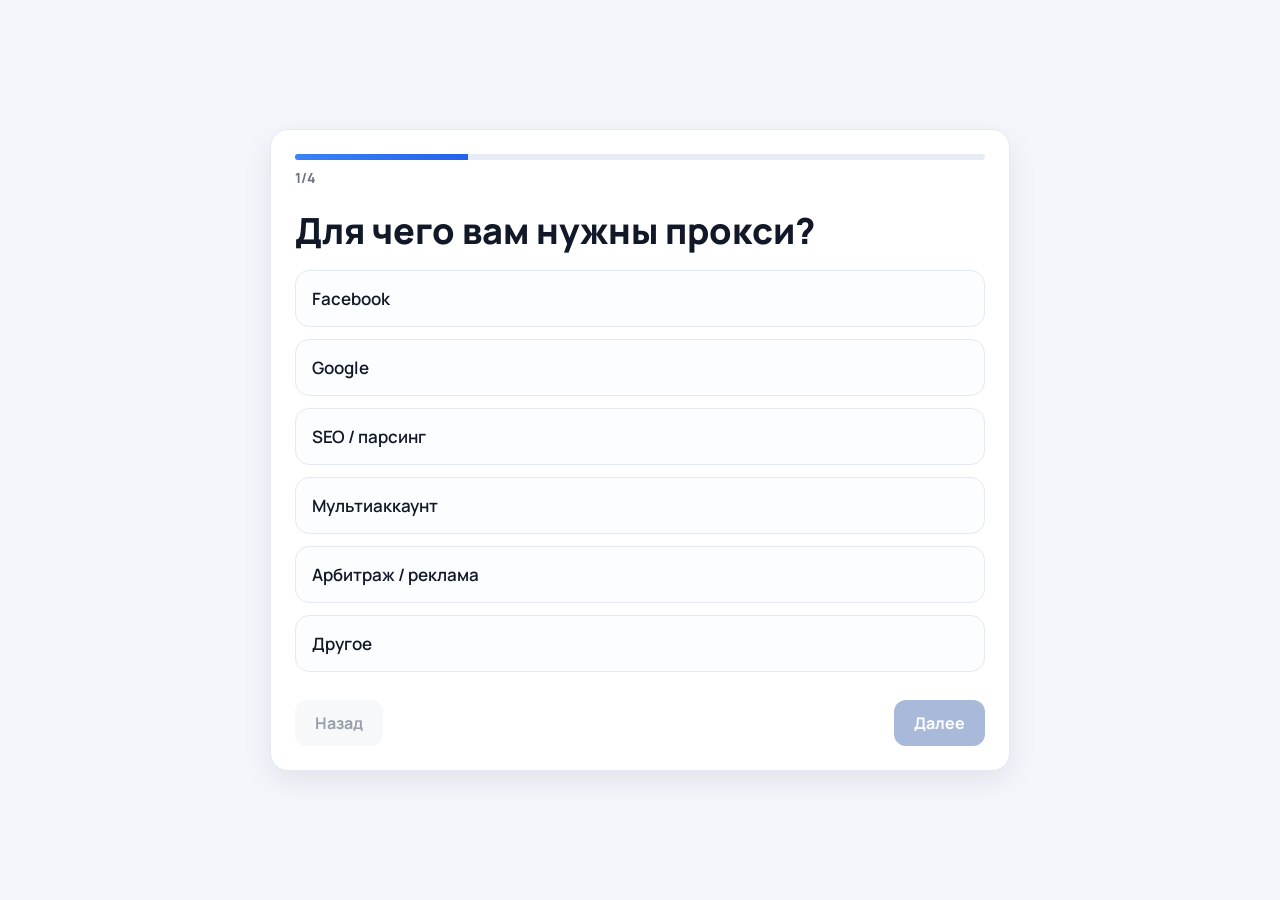
==== quiz.html @ 84b7d854 "Add standalone 4-step proxy quiz flow UI" ====
<!doctype html>
<html lang="ru">
<head>
  <meta charset="UTF-8" />
  <meta name="viewport" content="width=device-width, initial-scale=1.0" />
  <title>Proxy Quiz Flow</title>
  <link rel="preconnect" href="https://fonts.googleapis.com" />
  <link rel="preconnect" href="https://fonts.gstatic.com" crossorigin />
  <link href="https://fonts.googleapis.com/css2?family=Manrope:wght@500;600;700;800&display=swap" rel="stylesheet" />
  <link rel="stylesheet" href="css/quiz.css" />
</head>
<body>
  <main class="quiz-page">
    <section class="quiz-card" aria-label="Квиз по подбору прокси">
      <div class="quiz-progress">
        <div class="quiz-progress__bar">
          <div class="quiz-progress__fill" id="progress-fill"></div>
        </div>
        <p class="quiz-progress__text" id="progress-text">1/4</p>
      </div>

      <div class="quiz-content">
        <h1 class="quiz-title" id="question-title"></h1>
        <div class="quiz-options" id="options-container"></div>

        <div class="quiz-input-wrap" id="custom-input-wrap" hidden>
          <input
            type="text"
            class="quiz-input"
            id="custom-input"
            autocomplete="off"
          />
        </div>
      </div>

      <div class="quiz-actions">
        <button type="button" class="btn btn--secondary" id="back-btn">Назад</button>
        <button type="button" class="btn btn--primary" id="next-btn" disabled>Далее</button>
      </div>
    </section>
  </main>

  <script src="js/quiz.js"></script>
</body>
</html>
---- css/quiz.css ----
:root {
  --bg: #f3f6fb;
  --card-bg: #ffffff;
  --card-border: #e4e9f3;
  --text: #111827;
  --muted: #6b7280;
  --primary: #2563eb;
  --primary-dark: #1d4ed8;
  --selected-bg: #eef4ff;
  --selected-border: #3b82f6;
  --shadow: 0 10px 30px rgba(15, 23, 42, 0.08);
}

* {
  box-sizing: border-box;
}

body {
  margin: 0;
  font-family: 'Manrope', sans-serif;
  background: var(--bg);
  color: var(--text);
}

.quiz-page {
  min-height: 100vh;
  display: flex;
  align-items: center;
  justify-content: center;
  padding: 20px;
}

.quiz-card {
  width: min(100%, 740px);
  background: var(--card-bg);
  border: 1px solid var(--card-border);
  border-radius: 18px;
  box-shadow: var(--shadow);
  padding: 24px;
  display: flex;
  flex-direction: column;
  gap: 22px;
}

.quiz-progress {
  display: flex;
  flex-direction: column;
  gap: 8px;
}

.quiz-progress__bar {
  width: 100%;
  height: 6px;
  background: #e7ecf5;
  border-radius: 999px;
  overflow: hidden;
}

.quiz-progress__fill {
  height: 100%;
  width: 25%;
  background: linear-gradient(90deg, #3b82f6, #2563eb);
  transition: width 0.2s ease;
}

.quiz-progress__text {
  margin: 0;
  color: var(--muted);
  font-size: 14px;
  font-weight: 700;
}

.quiz-title {
  margin: 0;
  font-size: clamp(26px, 4vw, 36px);
  line-height: 1.2;
  font-weight: 800;
}

.quiz-options {
  margin-top: 18px;
  display: grid;
  gap: 12px;
}

.quiz-option {
  width: 100%;
  border: 1px solid var(--card-border);
  background: #fbfdff;
  color: var(--text);
  border-radius: 14px;
  padding: 16px;
  text-align: left;
  font-family: inherit;
  font-size: 17px;
  font-weight: 600;
  cursor: pointer;
  transition: border-color 0.15s ease, background-color 0.15s ease, transform 0.15s ease;
}

.quiz-option:hover {
  border-color: #b7c8eb;
  transform: translateY(-1px);
}

.quiz-option.is-selected {
  border-color: var(--selected-border);
  background: var(--selected-bg);
}

.quiz-input-wrap {
  margin-top: 12px;
}

.quiz-input {
  width: 100%;
  border: 1px solid #cfd8ea;
  border-radius: 12px;
  padding: 14px 16px;
  font-family: inherit;
  font-size: 16px;
  outline: none;
}

.quiz-input:focus {
  border-color: #3b82f6;
  box-shadow: 0 0 0 3px rgba(59, 130, 246, 0.15);
}

.quiz-actions {
  display: flex;
  justify-content: space-between;
  gap: 10px;
  margin-top: 6px;
}

.btn {
  border: 0;
  border-radius: 12px;
  padding: 12px 20px;
  font-family: inherit;
  font-size: 16px;
  font-weight: 700;
  cursor: pointer;
}

.btn--secondary {
  background: #eef2f7;
  color: #334155;
}

.btn--secondary:disabled {
  opacity: 0.5;
  cursor: not-allowed;
}

.btn--primary {
  background: var(--primary);
  color: #fff;
}

.btn--primary:hover:enabled {
  background: var(--primary-dark);
}

.btn--primary:disabled {
  background: #a8b9da;
  cursor: not-allowed;
}

@media (max-width: 640px) {
  .quiz-page {
    padding: 14px;
    align-items: stretch;
  }

  .quiz-card {
    border-radius: 14px;
    padding: 18px;
  }

  .quiz-actions {
    position: sticky;
    bottom: 0;
    background: #fff;
    padding-top: 8px;
  }

  .btn {
    flex: 1;
  }
}
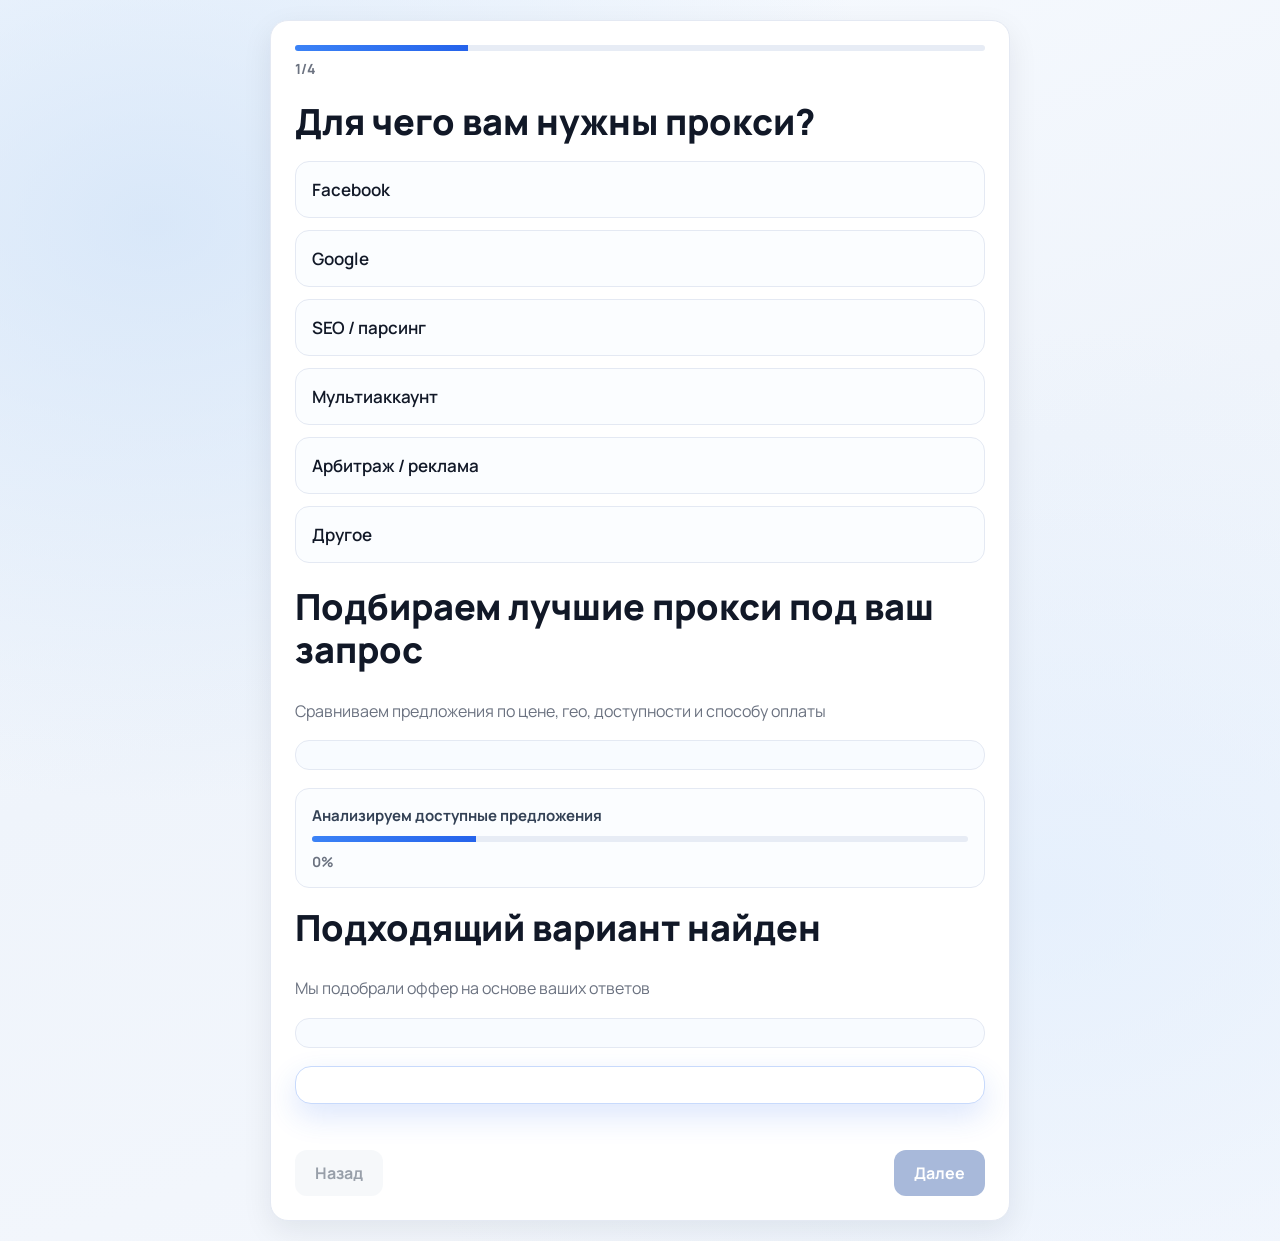
==== commit d65a37c9: "Add step 5 analysis and offer recommendation screen" ====
--- a/quiz.html
+++ b/quiz.html
@@ -12,14 +12,14 @@
 <body>
   <main class="quiz-page">
     <section class="quiz-card" aria-label="Квиз по подбору прокси">
-      <div class="quiz-progress">
+      <div class="quiz-progress" id="quiz-progress-wrap">
         <div class="quiz-progress__bar">
           <div class="quiz-progress__fill" id="progress-fill"></div>
         </div>
         <p class="quiz-progress__text" id="progress-text">1/4</p>
       </div>
 
-      <div class="quiz-content">
+      <div class="quiz-content" id="quiz-questions-view">
         <h1 class="quiz-title" id="question-title"></h1>
         <div class="quiz-options" id="options-container"></div>
 
@@ -33,6 +33,34 @@
         </div>
       </div>
 
+      <section class="quiz-step5" id="step5-view" hidden>
+        <div class="analysis-view" id="analysis-view">
+          <h1 class="quiz-title">Подбираем лучшие прокси под ваш запрос</h1>
+          <p class="quiz-subtitle">Сравниваем предложения по цене, гео, доступности и способу оплаты</p>
+
+          <div class="answer-summary" id="analysis-summary"></div>
+
+          <div class="analysis-status-wrap">
+            <p class="analysis-status" id="analysis-status-text">Анализируем доступные предложения</p>
+            <div class="analysis-progress">
+              <div class="analysis-progress__fill" id="analysis-progress-fill"></div>
+            </div>
+            <p class="analysis-progress__value" id="analysis-progress-value">0%</p>
+          </div>
+        </div>
+
+        <div class="result-view" id="result-view" hidden>
+          <h1 class="quiz-title">Подходящий вариант найден</h1>
+          <p class="quiz-subtitle">Мы подобрали оффер на основе ваших ответов</p>
+
+          <div class="answer-summary" id="result-summary"></div>
+
+          <article class="offer-card offer-card--primary" id="main-offer-card"></article>
+
+          <div class="offer-grid" id="extra-offers-grid"></div>
+        </div>
+      </section>
+
       <div class="quiz-actions">
         <button type="button" class="btn btn--secondary" id="back-btn">Назад</button>
         <button type="button" class="btn btn--primary" id="next-btn" disabled>Далее</button>
--- a/css/quiz.css
+++ b/css/quiz.css
@@ -1,5 +1,5 @@
 :root {
-  --bg: #f3f6fb;
+  --bg: #f5f8fd;
   --card-bg: #ffffff;
   --card-border: #e4e9f3;
   --text: #111827;
@@ -18,7 +18,10 @@
 body {
   margin: 0;
   font-family: 'Manrope', sans-serif;
-  background: var(--bg);
+  background:
+    radial-gradient(95% 75% at 12% 18%, rgba(206, 225, 247, 0.72) 0%, rgba(206, 225, 247, 0) 62%),
+    radial-gradient(88% 68% at 82% 72%, rgba(222, 236, 253, 0.6) 0%, rgba(222, 236, 253, 0) 67%),
+    linear-gradient(160deg, #f8fbff 0%, #eff4fb 48%, var(--bg) 100%);
   color: var(--text);
 }
 
@@ -48,7 +51,8 @@
   gap: 8px;
 }
 
-.quiz-progress__bar {
+.quiz-progress__bar,
+.analysis-progress {
   width: 100%;
   height: 6px;
   background: #e7ecf5;
@@ -56,14 +60,16 @@
   overflow: hidden;
 }
 
-.quiz-progress__fill {
+.quiz-progress__fill,
+.analysis-progress__fill {
   height: 100%;
   width: 25%;
   background: linear-gradient(90deg, #3b82f6, #2563eb);
   transition: width 0.2s ease;
 }
 
-.quiz-progress__text {
+.quiz-progress__text,
+.analysis-progress__value {
   margin: 0;
   color: var(--muted);
   font-size: 14px;
@@ -75,6 +81,13 @@
   font-size: clamp(26px, 4vw, 36px);
   line-height: 1.2;
   font-weight: 800;
+}
+
+.quiz-subtitle {
+  margin: 10px 0 0;
+  color: var(--muted);
+  font-size: 16px;
+  line-height: 1.4;
 }
 
 .quiz-options {
@@ -127,6 +140,116 @@
   box-shadow: 0 0 0 3px rgba(59, 130, 246, 0.15);
 }
 
+.quiz-step5,
+.analysis-view,
+.result-view {
+  display: flex;
+  flex-direction: column;
+  gap: 18px;
+}
+
+.answer-summary {
+  background: #f8fbff;
+  border: 1px solid var(--card-border);
+  border-radius: 14px;
+  padding: 14px 16px;
+}
+
+.summary-item {
+  margin: 0;
+  color: #1f2937;
+  font-size: 15px;
+}
+
+.summary-item + .summary-item {
+  margin-top: 8px;
+}
+
+.summary-item__label {
+  color: #4b5563;
+  font-weight: 700;
+}
+
+.analysis-status-wrap {
+  border: 1px solid var(--card-border);
+  border-radius: 14px;
+  padding: 16px;
+  background: #fbfdff;
+  display: grid;
+  gap: 10px;
+}
+
+.analysis-status {
+  margin: 0;
+  font-size: 15px;
+  font-weight: 700;
+  color: #334155;
+}
+
+.offer-card {
+  border: 1px solid var(--card-border);
+  border-radius: 16px;
+  padding: 18px;
+  background: #fff;
+  box-shadow: 0 8px 24px rgba(15, 23, 42, 0.06);
+  display: grid;
+  gap: 10px;
+}
+
+.offer-card--primary {
+  border-color: #c8dafc;
+  box-shadow: 0 12px 30px rgba(37, 99, 235, 0.16);
+}
+
+.offer-label,
+.offer-tag {
+  display: inline-block;
+  justify-self: start;
+  padding: 6px 10px;
+  border-radius: 999px;
+  font-size: 12px;
+  font-weight: 800;
+  text-transform: uppercase;
+}
+
+.offer-label {
+  background: #dbeafe;
+  color: #1e40af;
+}
+
+.offer-tag {
+  background: #eef2ff;
+  color: #4338ca;
+}
+
+.offer-title {
+  margin: 0;
+}
+
+.offer-description,
+.offer-reason,
+.offer-meta p {
+  margin: 0;
+  color: #374151;
+}
+
+.offer-meta {
+  display: grid;
+  gap: 6px;
+}
+
+.offer-grid {
+  display: grid;
+  grid-template-columns: repeat(2, minmax(0, 1fr));
+  gap: 12px;
+}
+
+.offer-cta {
+  margin-top: 6px;
+  text-align: center;
+  text-decoration: none;
+}
+
 .quiz-actions {
   display: flex;
   justify-content: space-between;
@@ -179,6 +302,10 @@
     padding: 18px;
   }
 
+  .offer-grid {
+    grid-template-columns: 1fr;
+  }
+
   .quiz-actions {
     position: sticky;
     bottom: 0;
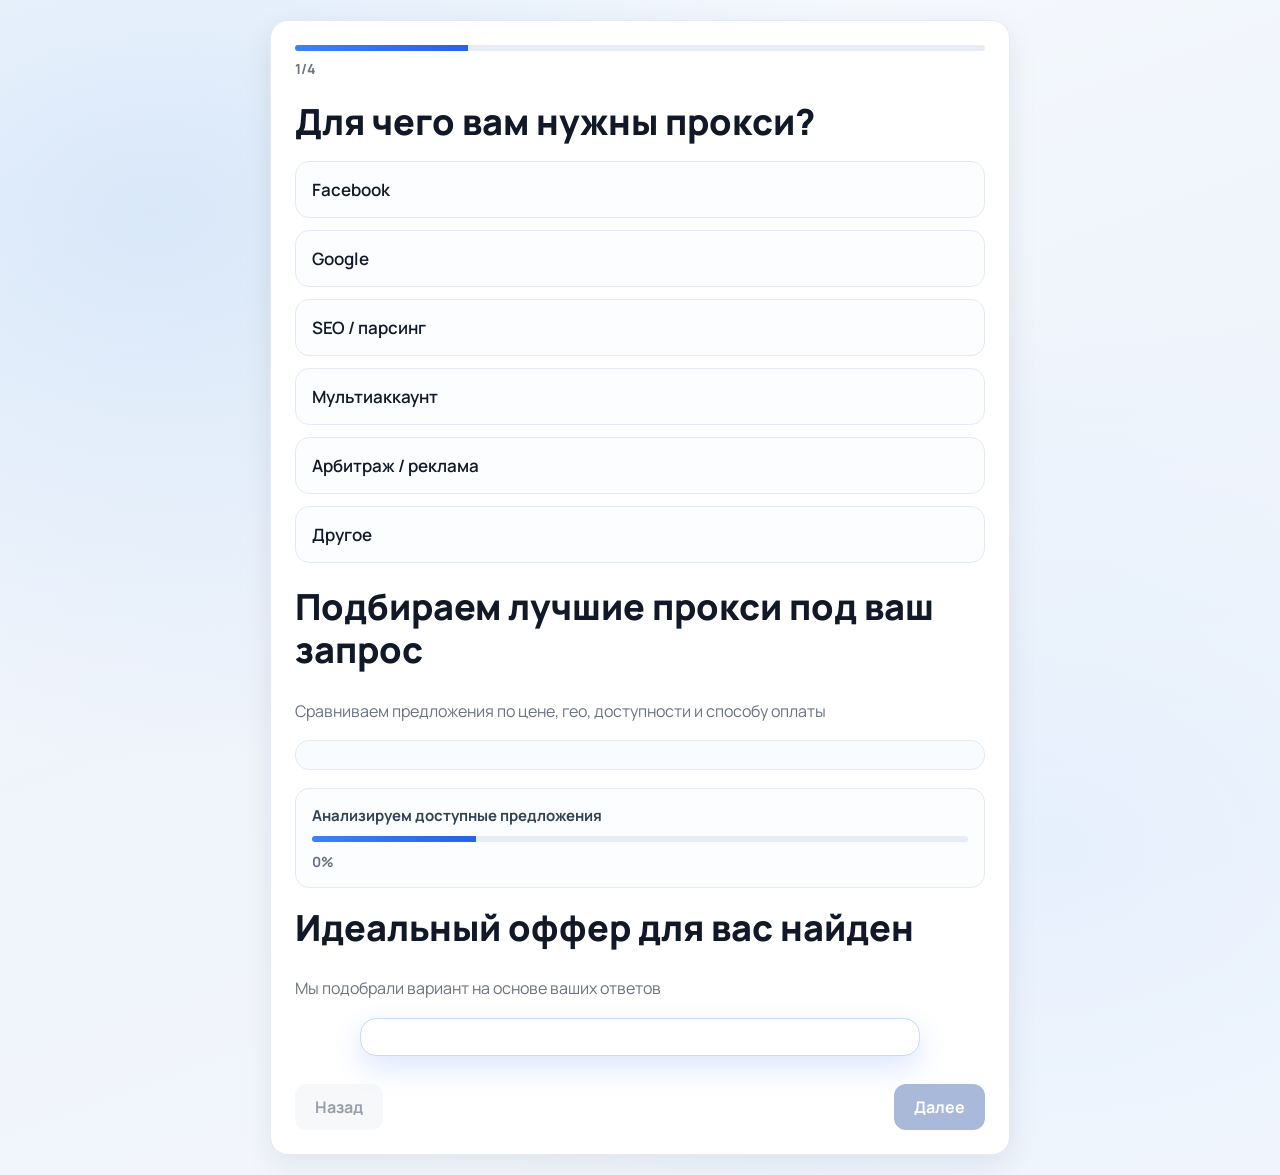
==== commit a242d8b6: "Simplify step 5 to a single matched final offer" ====
--- a/quiz.html
+++ b/quiz.html
@@ -50,14 +50,10 @@
         </div>
 
         <div class="result-view" id="result-view" hidden>
-          <h1 class="quiz-title">Подходящий вариант найден</h1>
-          <p class="quiz-subtitle">Мы подобрали оффер на основе ваших ответов</p>
-
-          <div class="answer-summary" id="result-summary"></div>
+          <h1 class="quiz-title">Идеальный оффер для вас найден</h1>
+          <p class="quiz-subtitle">Мы подобрали вариант на основе ваших ответов</p>
 
           <article class="offer-card offer-card--primary" id="main-offer-card"></article>
-
-          <div class="offer-grid" id="extra-offers-grid"></div>
         </div>
       </section>
 
--- a/css/quiz.css
+++ b/css/quiz.css
@@ -199,10 +199,12 @@
 .offer-card--primary {
   border-color: #c8dafc;
   box-shadow: 0 12px 30px rgba(37, 99, 235, 0.16);
-}
-
-.offer-label,
-.offer-tag {
+  max-width: 560px;
+  width: 100%;
+  align-self: center;
+}
+
+.offer-label {
   display: inline-block;
   justify-self: start;
   padding: 6px 10px;
@@ -217,11 +219,6 @@
   color: #1e40af;
 }
 
-.offer-tag {
-  background: #eef2ff;
-  color: #4338ca;
-}
-
 .offer-title {
   margin: 0;
 }
@@ -236,12 +233,6 @@
 .offer-meta {
   display: grid;
   gap: 6px;
-}
-
-.offer-grid {
-  display: grid;
-  grid-template-columns: repeat(2, minmax(0, 1fr));
-  gap: 12px;
 }
 
 .offer-cta {
@@ -302,10 +293,6 @@
     padding: 18px;
   }
 
-  .offer-grid {
-    grid-template-columns: 1fr;
-  }
-
   .quiz-actions {
     position: sticky;
     bottom: 0;
